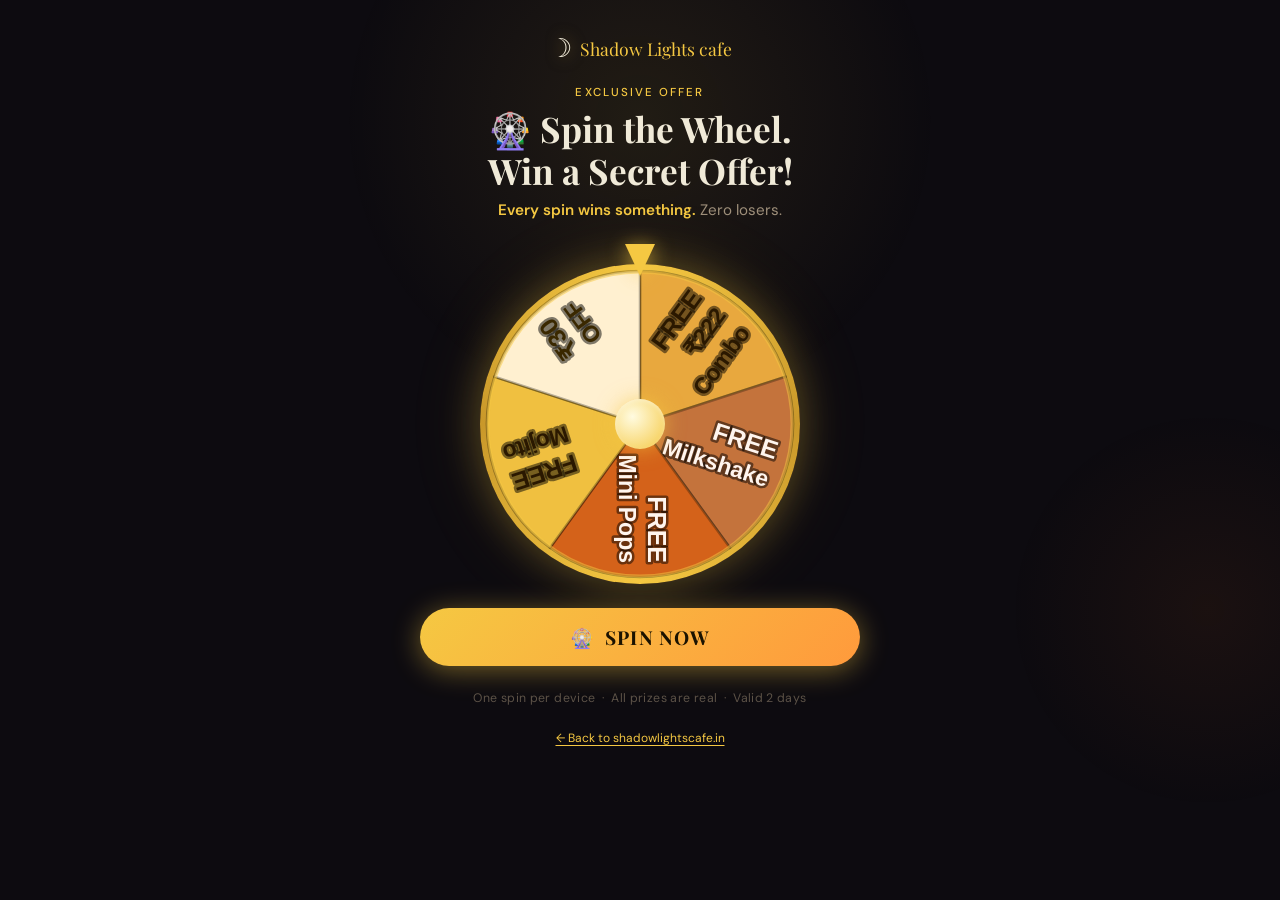
==== spin.html @ a6b4da34 "Google Analytics tracking setup" ====
<!DOCTYPE html>
<html lang="en">
<head>

  <!-- Google tag (gtag.js) -->
  <script async src="https://www.googletagmanager.com/gtag/js?id=G-CR7VJ1N2QT"></script>
  <script>
    window.dataLayer = window.dataLayer || [];
    function gtag(){dataLayer.push(arguments);}
    gtag('js', new Date());

    gtag('config', 'G-CR7VJ1N2QT');
  </script>
  <meta charset="UTF-8" />
  <meta name="viewport" content="width=device-width, initial-scale=1.0" />
  <meta name="robots" content="noindex, nofollow" />
  <title>Spin & Win | Shadow Lights Cafe</title>
  <link rel="preconnect" href="https://fonts.googleapis.com" />
  <link rel="preconnect" href="https://fonts.gstatic.com" crossorigin />
  <link href="https://fonts.googleapis.com/css2?family=Playfair+Display:ital,wght@0,700;1,400&family=DM+Sans:wght@300;400;500;600;800&display=swap" rel="stylesheet" />

  <style>
    :root {
      --clr-bg:         #0d0b10;
      --clr-surface:    #16121e;
      --clr-surface2:   #1f1828;
      --clr-border:     rgba(255,220,130,0.12);
      --clr-gold:       #f5c842;
      --clr-gold-dim:   #c9982a;
      --clr-amber:      #ff9a3c;
      --clr-text:       #f0ead8;
      --clr-text-dim:   #9e8f7a;
      --clr-text-muted: #5c5248;
      --font-display:   'Playfair Display', Georgia, serif;
      --font-body:      'DM Sans', -apple-system, sans-serif;
      --radius-md: 16px; --radius-lg: 24px; --radius-xl: 40px;
      --transition: 0.3s cubic-bezier(0.4,0,0.2,1);
    }
    *,*::before,*::after{box-sizing:border-box;margin:0;padding:0}
    html{font-size:16px;scroll-behavior:smooth}
    body{background:var(--clr-bg);color:var(--clr-text);font-family:var(--font-body);min-height:100dvh;overflow-x:hidden;display:flex;flex-direction:column;align-items:center}
    a{color:inherit;text-decoration:none}
    button{cursor:pointer;border:none;background:none;font:inherit}

    /* BG GLOW */
    .bg-glow{position:fixed;inset:0;pointer-events:none;z-index:0;overflow:hidden}
    .bg-glow::before{content:'';position:absolute;top:-20%;left:50%;transform:translateX(-50%);width:600px;height:600px;background:radial-gradient(circle,rgba(245,200,66,.09) 0%,transparent 70%)}
    .bg-glow::after{content:'';position:absolute;bottom:10%;right:-10%;width:400px;height:400px;background:radial-gradient(circle,rgba(212,98,26,.07) 0%,transparent 70%)}

    /* PAGE */
    .page{position:relative;z-index:1;width:100%;max-width:480px;padding:1.5rem 1.25rem 3rem;display:flex;flex-direction:column;align-items:center;gap:1.5rem}

    /* HEADER */
    .header{text-align:center;padding-top:.5rem}
    .logo{display:inline-flex;align-items:center;gap:.5rem;margin-bottom:1.25rem}
    .logo-icon{font-size:1.6rem;filter:drop-shadow(0 0 8px rgba(245,200,66,.5))}
    .logo-text{font-family:var(--font-display);font-size:1.1rem;color:var(--clr-gold)}
    .header__eyebrow{font-size:.72rem;font-weight:500;letter-spacing:.18em;text-transform:uppercase;color:var(--clr-gold);margin-bottom:.5rem}
    .header__title{font-family:var(--font-display);font-size:clamp(1.6rem,6vw,2.2rem);font-weight:700;line-height:1.2;color:var(--clr-text);margin-bottom:.5rem}
    .header__sub{color:var(--clr-text-dim);font-size:.95rem}
    .header__sub strong{color:var(--clr-gold);font-weight:600}

    /* WHEEL SECTION */
    .wheel-section{width:100%;display:flex;flex-direction:column;align-items:center;gap:1.5rem}
    .wheel-wrap{position:relative;display:flex;align-items:center;justify-content:center;padding-top:20px}

    .wheel-pointer{
      position:absolute;top:0;left:50%;transform:translateX(-50%);
      z-index:10;width:0;height:0;
      border-left:15px solid transparent;
      border-right:15px solid transparent;
      border-top:32px solid var(--clr-gold);
      filter:drop-shadow(0 3px 10px rgba(245,200,66,.7))
    }

    .wheel-ring{
      padding:5px;border-radius:50%;
      background:conic-gradient(from 0deg,var(--clr-gold),var(--clr-gold-dim),var(--clr-gold),var(--clr-gold-dim),var(--clr-gold));
      box-shadow:0 0 40px rgba(245,200,66,.3),0 0 80px rgba(245,200,66,.1)
    }
    #wheelCanvas{display:block;border-radius:50%}
    .wheel-hub{
      position:absolute;width:50px;height:50px;border-radius:50%;
      background:radial-gradient(circle at 35% 35%,#fffbe0,var(--clr-gold));
      box-shadow:0 0 20px rgba(245,200,66,.6),inset 0 2px 4px rgba(255,255,255,.4);
      z-index:5
    }

    /* SPIN BUTTON */
    .spin-btn{
      position:relative;overflow:hidden;
      padding:1rem 2rem;border-radius:var(--radius-xl);
      font-family:var(--font-display);font-size:1.2rem;font-weight:700;
      letter-spacing:.06em;color:#1a1200;
      background:linear-gradient(135deg,var(--clr-gold) 0%,var(--clr-amber) 100%);
      box-shadow:0 4px 28px rgba(245,200,66,.45);
      transition:var(--transition);
      animation:pulse-btn 2s ease-in-out infinite;
      width:100%
    }
    .spin-btn::before{content:'';position:absolute;top:-50%;left:-60%;width:40%;height:200%;background:rgba(255,255,255,.3);transform:skewX(-20deg);transition:left .5s}
    .spin-btn:hover::before{left:120%}
    .spin-btn:hover:not(:disabled){transform:translateY(-2px) scale(1.02);box-shadow:0 8px 36px rgba(245,200,66,.55)}
    .spin-btn:disabled{opacity:.45;cursor:not-allowed;animation:none;transform:none}

    @keyframes pulse-btn{
      0%,100%{box-shadow:0 4px 28px rgba(245,200,66,.45),0 0 0 0 rgba(245,200,66,.3)}
      50%{box-shadow:0 4px 28px rgba(245,200,66,.45),0 0 0 14px rgba(245,200,66,0)}
    }

    .odds-hint{font-size:.77rem;color:var(--clr-text-muted);text-align:center;letter-spacing:.03em}

    /* ALREADY SPUN */
    .already-banner{display:none;background:rgba(245,200,66,.07);border:1px solid rgba(245,200,66,.2);border-radius:var(--radius-md);padding:.75rem 1rem;font-size:.85rem;color:var(--clr-gold);text-align:center;width:100%}
    .already-banner.visible{display:block}

    /* PRIZE SCREEN */
    #prizeScreen{display:none;width:100%;flex-direction:column;align-items:center;gap:1.25rem;animation:fadeUp .5s ease both}
    #prizeScreen.visible{display:flex}
    @keyframes fadeUp{from{opacity:0;transform:translateY(24px)}to{opacity:1;transform:translateY(0)}}

    .prize-card{
      width:100%;background:var(--clr-surface);border:1px solid var(--clr-border);
      border-radius:var(--radius-lg);padding:2rem 1.5rem;text-align:center;
      position:relative;overflow:hidden;
      box-shadow:0 8px 40px rgba(0,0,0,.5),0 0 60px rgba(245,200,66,.08)
    }
    .prize-card::before{content:'';position:absolute;inset:0;background:radial-gradient(ellipse at 50% 0%,rgba(245,200,66,.07) 0%,transparent 60%);pointer-events:none}

    .prize-you-won{font-size:.78rem;font-weight:600;letter-spacing:.2em;text-transform:uppercase;color:var(--clr-gold);margin-bottom:.5rem}
    .prize-name{font-family:var(--font-display);font-size:clamp(1.6rem,6vw,2.2rem);font-weight:700;color:var(--clr-text);line-height:1.15;margin-bottom:.4rem}
    .prize-desc{color:var(--clr-text-dim);font-size:.92rem;margin-bottom:.6rem}

    .prize-min-order{
      display:inline-flex;align-items:center;gap:.35rem;
      background:rgba(255,154,60,.1);border:1px solid rgba(255,154,60,.3);
      border-radius:100px;padding:.3rem .9rem;
      font-size:.8rem;font-weight:600;color:var(--clr-amber);
      margin-bottom:1.25rem
    }

    .prize-validity{
      display:inline-flex;align-items:center;gap:.4rem;
      background:rgba(245,200,66,.08);border:1px solid rgba(245,200,66,.2);
      border-radius:var(--radius-xl);padding:.45rem 1rem;
      font-size:.88rem;color:var(--clr-gold);font-weight:500;margin-bottom:1.5rem
    }
    .prize-screenshot-hint{background:var(--clr-surface2);border-radius:var(--radius-md);padding:.9rem 1rem;font-size:.85rem;color:var(--clr-text-dim);line-height:1.5;margin-bottom:1rem}
    .prize-screenshot-hint strong{color:var(--clr-text);display:block;margin-bottom:.2rem}
    .prize-location{font-size:.82rem;color:var(--clr-text-muted);line-height:1.6}
    .prize-location span{display:block}

    /* ACTION BUTTONS */
    .prize-actions{width:100%;display:flex;flex-direction:column;gap:.75rem}
    .btn{display:inline-flex;align-items:center;justify-content:center;gap:.5rem;padding:.85rem 1.5rem;border-radius:var(--radius-xl);font-size:.92rem;font-weight:600;transition:var(--transition);width:100%}
    .btn--directions{background:var(--clr-surface);border:1.5px solid var(--clr-border);color:var(--clr-text)}
    .btn--directions:hover{border-color:var(--clr-gold);color:var(--clr-gold);transform:translateY(-1px)}
    .btn--whatsapp{background:rgba(37,211,102,.1);border:1.5px solid rgba(37,211,102,.3);color:#25D366}
    .btn--whatsapp:hover{background:rgba(37,211,102,.18);transform:translateY(-1px)}

    /* CONFETTI */
    #confettiCanvas{position:fixed;top:0;left:0;width:100%;height:100%;pointer-events:none;z-index:999}

    /* FOOTER */
    .spin-footer{text-align:center;font-size:.75rem;color:var(--clr-text-muted)}
    .spin-footer a{color:var(--clr-gold);text-decoration:underline;text-underline-offset:3px}
  </style>
</head>
<body>

<div class="bg-glow" aria-hidden="true"></div>
<canvas id="confettiCanvas" aria-hidden="true"></canvas>

<div class="page">

  <header class="header">
    <a href="/" class="logo" aria-label="Shadow Lights Cafe Home">
      <span class="logo-icon">☽</span>
      <span class="logo-text">Shadow Lights cafe</span>
    </a>
    <p class="header__eyebrow">Exclusive Offer</p>
    <h1 class="header__title">🎡 Spin the Wheel.<br/>Win a Secret Offer!</h1>
    <p class="header__sub"><strong>Every spin wins something.</strong> Zero losers.</p>
  </header>

  <div class="already-banner" id="alreadyBanner">
    🎉 You've already spun! Here's your prize — visit us to claim it.
  </div>

  <div class="wheel-section" id="wheelSection">
    <div class="wheel-wrap">
      <div class="wheel-pointer" aria-hidden="true"></div>
      <div class="wheel-ring">
        <canvas id="wheelCanvas" aria-label="Prize spin wheel"></canvas>
      </div>
      <div class="wheel-hub" aria-hidden="true"></div>
    </div>
    <button class="spin-btn" id="spinBtn" aria-label="Spin the wheel now">🎡 &nbsp;SPIN NOW</button>
    <p class="odds-hint">One spin per device &nbsp;·&nbsp; All prizes are real &nbsp;·&nbsp; Valid 2 days</p>
  </div>

  <div id="prizeScreen" role="region" aria-live="polite" aria-label="Your prize result">
    <div class="prize-card">
      <p class="prize-you-won">🎉 You Won!</p>
      <h2 class="prize-name" id="prizeName"></h2>
      <p class="prize-desc" id="prizeDesc"></p>
      <div class="prize-min-order" id="prizeMinOrder"></div>
      <div class="prize-validity">⏳ Valid till: <span id="prizeExpiry"></span></div>
      <div class="prize-screenshot-hint">
        <strong>📸 Screenshot this screen</strong>
        Show it at our counter to claim your prize
      </div>
      <p class="prize-location">
        <span>📍 Opp. Geethanjalai School, Codissa Road, Coimbatore</span>
        <span>⏰ Open daily 11 AM – 11 PM</span>
      </p>
    </div>
    <div class="prize-actions">
      <a href="https://maps.app.goo.gl/CkZ2jRJzQk3X5Qf97" target="_blank" rel="noopener" class="btn btn--directions">📍 Get Directions →</a>
      <a href="#" id="whatsappShare" target="_blank" rel="noopener" class="btn btn--whatsapp">
        <svg width="18" height="18" viewBox="0 0 24 24" fill="currentColor" aria-hidden="true"><path d="M17.472 14.382c-.297-.149-1.758-.867-2.03-.967-.273-.099-.471-.148-.67.15-.197.297-.767.966-.94 1.164-.173.199-.347.223-.644.075-.297-.15-1.255-.463-2.39-1.475-.883-.788-1.48-1.761-1.653-2.059-.173-.297-.018-.458.13-.606.134-.133.298-.347.446-.52.149-.174.198-.298.298-.497.099-.198.05-.371-.025-.52-.075-.149-.669-1.612-.916-2.207-.242-.579-.487-.5-.669-.51-.173-.008-.371-.01-.57-.01-.198 0-.52.074-.792.372-.272.297-1.04 1.016-1.04 2.479 0 1.462 1.065 2.875 1.213 3.074.149.198 2.096 3.2 5.077 4.487.709.306 1.262.489 1.694.625.712.227 1.36.195 1.871.118.571-.085 1.758-.719 2.006-1.413.248-.694.248-1.289.173-1.413-.074-.124-.272-.198-.57-.347m-5.421 7.403h-.004a9.87 9.87 0 01-5.031-1.378l-.361-.214-3.741.982.998-3.648-.235-.374a9.86 9.86 0 01-1.51-5.26c.001-5.45 4.436-9.884 9.888-9.884 2.64 0 5.122 1.03 6.988 2.898a9.825 9.825 0 012.893 6.994c-.003 5.45-4.437 9.884-9.885 9.884m8.413-18.297A11.815 11.815 0 0012.05 0C5.495 0 .16 5.335.157 11.892c0 2.096.547 4.142 1.588 5.945L.057 24l6.305-1.654a11.882 11.882 0 005.683 1.448h.005c6.554 0 11.89-5.335 11.893-11.893a11.821 11.821 0 00-3.48-8.413z"/></svg>
        Share on WhatsApp
      </a>
    </div>
  </div>

  <footer class="spin-footer">
    <a href="/">← Back to shadowlightscafe.in</a>
  </footer>

</div>

<script>
// ============================================================
//  PRIZES — minOrder: minimum order in ₹ (null = no minimum)
// ============================================================
const PRIZES = [
  { id:0, labelLines:['FREE','₹222','Combo'],  name:'FREE ₹222 Combo 🎁',        desc:'One free Combo Meal worth ₹222',        minOrder:199, color:'#E8A83E', textColor:'#2a1800' },
  { id:1, labelLines:['FREE','Milkshake'],      name:'FREE Milkshake 🥛',          desc:'One free Milkshake with your order',     minOrder:99, color:'#C4733C', textColor:'#fff5ee' },
  { id:2, labelLines:['FREE','Mini Pops'],      name:'FREE Mini Pops 🍡',          desc:'3 pcs free with your order',            minOrder:99, color:'#D4621A', textColor:'#fff5ee' },
  { id:3, labelLines:['FREE','Mojito'],         name:'FREE Mojito 🍹',     desc:'Free Mojito with your order',      minOrder:99, color:'#F0C040', textColor:'#2a1800' },
  { id:4, labelLines:['₹30','OFF'],             name:'₹30 OFF 🎉',                 desc:'₹30 discount on your order',            minOrder:99, color:'#FFF0D0', textColor:'#3a2800' },
];

function pickPrize() {
  const r = Math.floor(Math.random() * 100) + 1;
  if (r <= 5)       return PRIZES[0];
  else if (r <= 15) return PRIZES[1];
  else if (r <= 45) return PRIZES[2];
  else if (r <= 75) return PRIZES[3];
  else              return PRIZES[4];
}

function getExpiryString() {
  const d = new Date();
  d.setDate(d.getDate() + 2);
  return d.toLocaleDateString('en-IN', { day:'numeric', month:'short', year:'numeric' });
}

// ============================================================
//  CANVAS SETUP
// ============================================================
const canvas = document.getElementById('wheelCanvas');
const ctx    = canvas.getContext('2d');
const NUM    = PRIZES.length;
const ARC    = (2 * Math.PI) / NUM;   // 72° per segment

const DPR  = window.devicePixelRatio || 1;
const SIZE = Math.min(window.innerWidth - 70, 310);
canvas.width        = SIZE * DPR;
canvas.height       = SIZE * DPR;
canvas.style.width  = SIZE + 'px';
canvas.style.height = SIZE + 'px';
ctx.scale(DPR, DPR);

const CX = SIZE / 2;
const CY = SIZE / 2;
const R  = SIZE / 2 - 2;

// ============================================================
//  DRAW WHEEL
//  rotation = angle of segment-0's START edge from 3-o'clock.
//  We start at -PI/2 so segment-0's start is at the top (12 o'clock).
// ============================================================
function drawWheel(rotation) {
  ctx.clearRect(0, 0, SIZE, SIZE);

  for (let i = 0; i < NUM; i++) {
    const startAngle = rotation + i * ARC;
    const endAngle   = startAngle + ARC;
    const p = PRIZES[i];

    // Segment
    ctx.beginPath();
    ctx.moveTo(CX, CY);
    ctx.arc(CX, CY, R, startAngle, endAngle);
    ctx.closePath();
    ctx.fillStyle = p.color;
    ctx.fill();

    // Divider
    ctx.strokeStyle = 'rgba(0,0,0,0.28)';
    ctx.lineWidth = 2.5;
    ctx.stroke();

    // ---- TEXT ----
    ctx.save();
    ctx.translate(CX, CY);
    // Rotate so we're pointing toward the middle of this segment
    ctx.rotate(startAngle + ARC / 2);
    // Right-align text so it ends near the rim
    ctx.textAlign    = 'right';
    ctx.textBaseline = 'middle';

    const lines    = p.labelLines;
    const fsize    = Math.round(SIZE * 0.075);   // ~23px on 310px wheel
    const lineH    = fsize * 1.3;
    const totalH   = (lines.length - 1) * lineH;

    lines.forEach((line, li) => {
      const y   = -totalH / 2 + li * lineH;
      const x   = R - 14;
      const big = (li === 0);

      ctx.font = `${big ? '800' : '600'} ${big ? fsize + 2 : fsize}px 'DM Sans', sans-serif`;

      // Dark outline for readability on any segment colour
      ctx.lineJoin    = 'round';
      ctx.lineWidth   = 5;
      ctx.strokeStyle = 'rgba(0,0,0,0.5)';
      ctx.strokeText(line, x, y);

      ctx.fillStyle = p.textColor;
      ctx.fillText(line, x, y);
    });

    ctx.restore();
  }

  // Gold rim
  ctx.beginPath();
  ctx.arc(CX, CY, R - 1, 0, 2 * Math.PI);
  ctx.strokeStyle = 'rgba(245,200,66,0.5)';
  ctx.lineWidth = 3;
  ctx.stroke();
}

// Initial rotation: segment-0 starts at 12 o'clock
let currentRotation = -Math.PI / 2;
drawWheel(currentRotation);

// ============================================================
//  SPIN ANIMATION  — correct maths
//
//  The pointer is fixed at the TOP of the wheel (12 o'clock = -PI/2).
//  Segment[i] occupies angles [rotation + i*ARC, rotation + (i+1)*ARC].
//  Its CENTRE is at: rotation + i*ARC + ARC/2
//
//  We want: (currentRotation + delta) + prizeIndex*ARC + ARC/2 ≡ -PI/2  (mod 2PI)
//  => delta = -PI/2 - currentRotation - prizeIndex*ARC - ARC/2
//
//  Normalise to [0, 2PI] so we always spin forward (clockwise).
// ============================================================
let spinning = false;

function spinToPrize(prizeIndex) {
  if (spinning) return;
  spinning = true;
  document.getElementById('spinBtn').disabled = true;

  // How much MORE do we need to rotate?
  let delta = (-Math.PI / 2) - currentRotation - prizeIndex * ARC - ARC / 2;

  // Normalise to (0, 2PI]  — ensures forward spin
  delta = ((delta % (2 * Math.PI)) + 2 * Math.PI) % (2 * Math.PI);
  if (delta < 0.05) delta += 2 * Math.PI; // never land "already there"

  // Add 5–7 full extra rotations for drama
  const extraSpins    = (5 + Math.floor(Math.random() * 3)) * 2 * Math.PI;
  const totalRotation = extraSpins + delta;

  const DURATION = 5200; // ms
  const startTime = performance.now();
  const startRot  = currentRotation;

  function easeOut(t) {
    return 1 - Math.pow(1 - t, 3); // cubic ease-out
  }

  function animate(now) {
    const t = Math.min((now - startTime) / DURATION, 1);
    currentRotation = startRot + totalRotation * easeOut(t);
    drawWheel(currentRotation);
    if (t < 1) {
      requestAnimationFrame(animate);
    } else {
      currentRotation = (startRot + totalRotation) % (2 * Math.PI);
      drawWheel(currentRotation);
      spinning = false;
      onSpinComplete();
    }
  }

  requestAnimationFrame(animate);
}

// ============================================================
//  AFTER SPIN
// ============================================================
function onSpinComplete() {
  const prize  = window._pendingPrize;
  const expiry = getExpiryString();
  try {
    localStorage.setItem('slc_spun',   'true');
    localStorage.setItem('slc_prize',  String(prize.id));
    localStorage.setItem('slc_expiry', expiry);
  } catch(e) {}
  try { gtag('event', 'prize_revealed', { prize_name: prize.name }); } catch(e) {}
  showPrize(prize, expiry);
  launchConfetti();
}

function showPrize(prize, expiry) {
  document.getElementById('wheelSection').style.display = 'none';
  document.getElementById('alreadyBanner').classList.remove('visible');

  document.getElementById('prizeName').textContent   = prize.name;
  document.getElementById('prizeDesc').textContent   = prize.desc;
  document.getElementById('prizeExpiry').textContent = expiry;

  const minEl = document.getElementById('prizeMinOrder');
  if (prize.minOrder) {
    minEl.textContent = `🛒 Minimum order: ₹${prize.minOrder}`;
    minEl.style.display = 'inline-flex';
  } else {
    minEl.style.display = 'none';
  }

  const waText = encodeURIComponent(
    `I just won ${prize.name} at Shadow Lights Café! 🎡\nTry your luck: shadowlightscafe.in/spin`
  );
  document.getElementById('whatsappShare').href = `https://wa.me/?text=${waText}`;

  document.getElementById('prizeScreen').classList.add('visible');
  setTimeout(() => document.getElementById('prizeScreen').scrollIntoView({ behavior:'smooth', block:'start' }), 300);
}

// Spin button
document.getElementById('spinBtn').addEventListener('click', () => {
  const prize = pickPrize();
  window._pendingPrize = prize;
  try { gtag('event', 'wheel_spun'); } catch(e) {}
  spinToPrize(prize.id);
});

// Check localStorage on load
(function() {
  try {
    const spun = localStorage.getItem('slc_spun');
    const pId  = localStorage.getItem('slc_prize');
    const exp  = localStorage.getItem('slc_expiry');
    if (spun === 'true' && pId !== null) {
      const prize = PRIZES[parseInt(pId, 10)] || PRIZES[4];
      document.getElementById('alreadyBanner').classList.add('visible');
      document.getElementById('spinBtn').disabled = true;
      showPrize(prize, exp || getExpiryString());
    }
  } catch(e) {}
})();

// ============================================================
//  CONFETTI
// ============================================================
(function() {
  const cc = document.getElementById('confettiCanvas');
  const cx = cc.getContext('2d');
  const COLS = ['#f5c842','#ff9a3c','#D4621A','#FFF0D0','#C4733C','#fff','#ffdd66'];
  let pieces = [], aid = null;

  function resize() { cc.width = window.innerWidth; cc.height = window.innerHeight; }
  window.addEventListener('resize', resize);
  resize();

  function make() {
    pieces = Array.from({length:150}, () => ({
      x: Math.random() * cc.width, y: Math.random() * cc.height - cc.height,
      w: 6 + Math.random() * 9,    h: 10 + Math.random() * 6,
      color: COLS[Math.floor(Math.random() * COLS.length)],
      speed: 2 + Math.random() * 4, angle: Math.random() * Math.PI * 2,
      spin: (Math.random() - .5) * .18, drift: (Math.random() - .5) * 1.5,
      opacity: .75 + Math.random() * .25,
    }));
  }

  function draw() {
    cx.clearRect(0, 0, cc.width, cc.height);
    let alive = false;
    pieces.forEach(p => {
      if (p.y < cc.height + 20) alive = true;
      p.y += p.speed; p.x += p.drift; p.angle += p.spin;
      cx.save(); cx.globalAlpha = p.opacity;
      cx.translate(p.x + p.w/2, p.y + p.h/2); cx.rotate(p.angle);
      cx.fillStyle = p.color;
      cx.fillRect(-p.w/2, -p.h/2, p.w, p.h);
      cx.restore();
    });
    if (alive) { aid = requestAnimationFrame(draw); }
    else { cx.clearRect(0,0,cc.width,cc.height); aid = null; }
  }

  window.launchConfetti = function() {
    if (aid) cancelAnimationFrame(aid);
    make(); draw();
    setTimeout(() => { if (aid) { cancelAnimationFrame(aid); cx.clearRect(0,0,cc.width,cc.height); aid = null; } }, 4500);
  };
})();
</script>
</body>
</html>
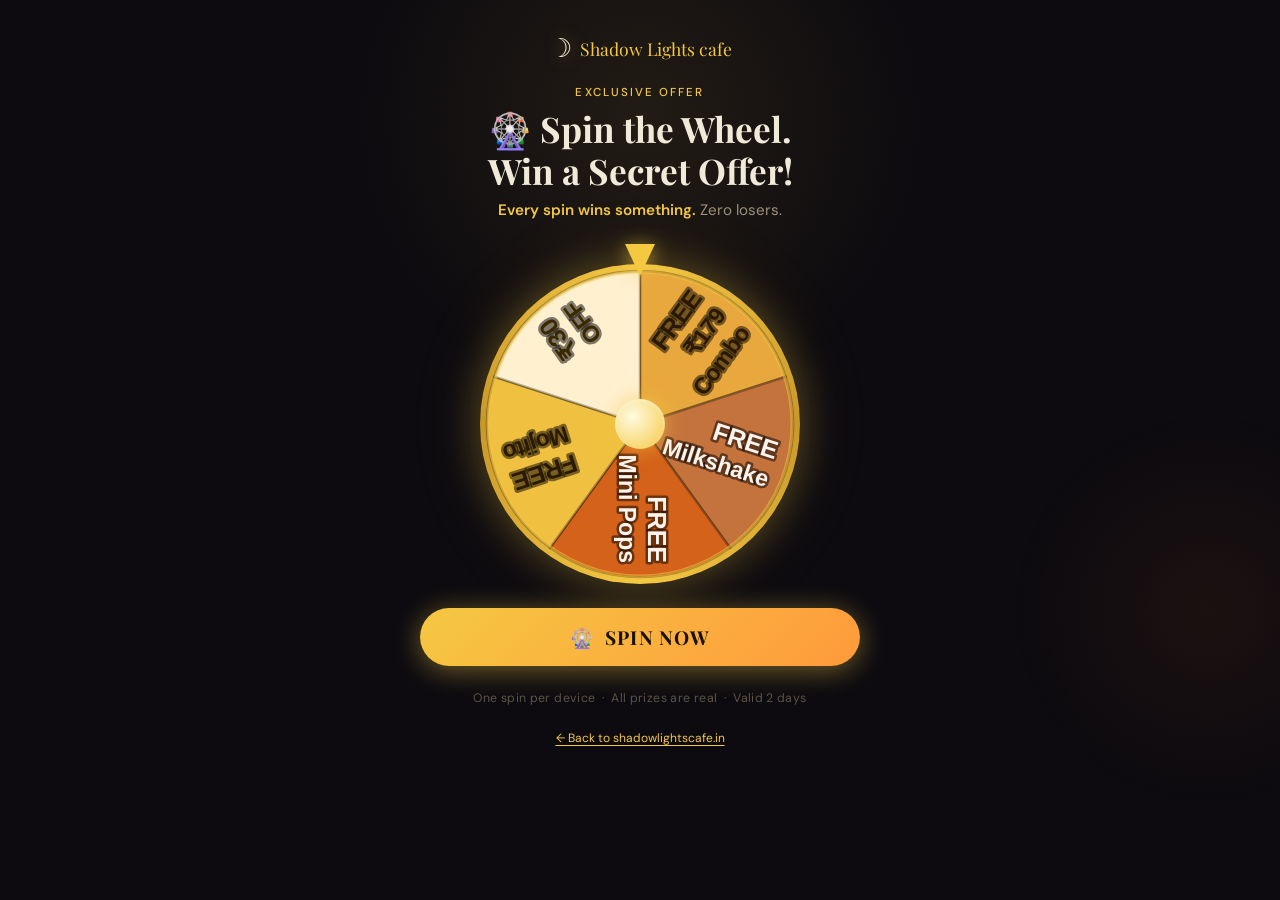
==== commit d0f51ea2: "spin 50% mega offer" ====
--- a/spin.html
+++ b/spin.html
@@ -235,19 +235,19 @@
 //  PRIZES — minOrder: minimum order in ₹ (null = no minimum)
 // ============================================================
 const PRIZES = [
-  { id:0, labelLines:['FREE','₹222','Combo'],  name:'FREE ₹222 Combo 🎁',        desc:'One free Combo Meal worth ₹222',        minOrder:199, color:'#E8A83E', textColor:'#2a1800' },
-  { id:1, labelLines:['FREE','Milkshake'],      name:'FREE Milkshake 🥛',          desc:'One free Milkshake with your order',     minOrder:99, color:'#C4733C', textColor:'#fff5ee' },
+  { id:0, labelLines:['FREE','₹179','Combo'],  name:'FREE 179 Combo 🎁',        desc:'One free Combo Meal worth ₹179',        minOrder:199, color:'#E8A83E', textColor:'#2a1800' },
+  { id:1, labelLines:['FREE','Milkshake'],      name:'FREE Milkshake 🥛',          desc:'One free Milkshake with your order',     minOrder:149, color:'#C4733C', textColor:'#fff5ee' },
   { id:2, labelLines:['FREE','Mini Pops'],      name:'FREE Mini Pops 🍡',          desc:'3 pcs free with your order',            minOrder:99, color:'#D4621A', textColor:'#fff5ee' },
-  { id:3, labelLines:['FREE','Mojito'],         name:'FREE Mojito 🍹',     desc:'Free Mojito with your order',      minOrder:99, color:'#F0C040', textColor:'#2a1800' },
-  { id:4, labelLines:['₹30','OFF'],             name:'₹30 OFF 🎉',                 desc:'₹30 discount on your order',            minOrder:99, color:'#FFF0D0', textColor:'#3a2800' },
+  { id:3, labelLines:['FREE','Mojito'],         name:'FREE Mojito 🍹',     desc:'Free Mojito with your order',      minOrder:149, color:'#F0C040', textColor:'#2a1800' },
+  { id:4, labelLines:['₹30','OFF'],             name:'₹50 OFF 🎉',                 desc:'₹50 discount on your order',            minOrder:149, color:'#FFF0D0', textColor:'#3a2800' },
 ];
 
 function pickPrize() {
   const r = Math.floor(Math.random() * 100) + 1;
-  if (r <= 5)       return PRIZES[0];
-  else if (r <= 15) return PRIZES[1];
-  else if (r <= 45) return PRIZES[2];
-  else if (r <= 75) return PRIZES[3];
+  if (r <= 50)       return PRIZES[0];
+  else if (r <= 60) return PRIZES[1];
+  else if (r <= 75) return PRIZES[2];
+  else if (r <= 85) return PRIZES[3];
   else              return PRIZES[4];
 }
 
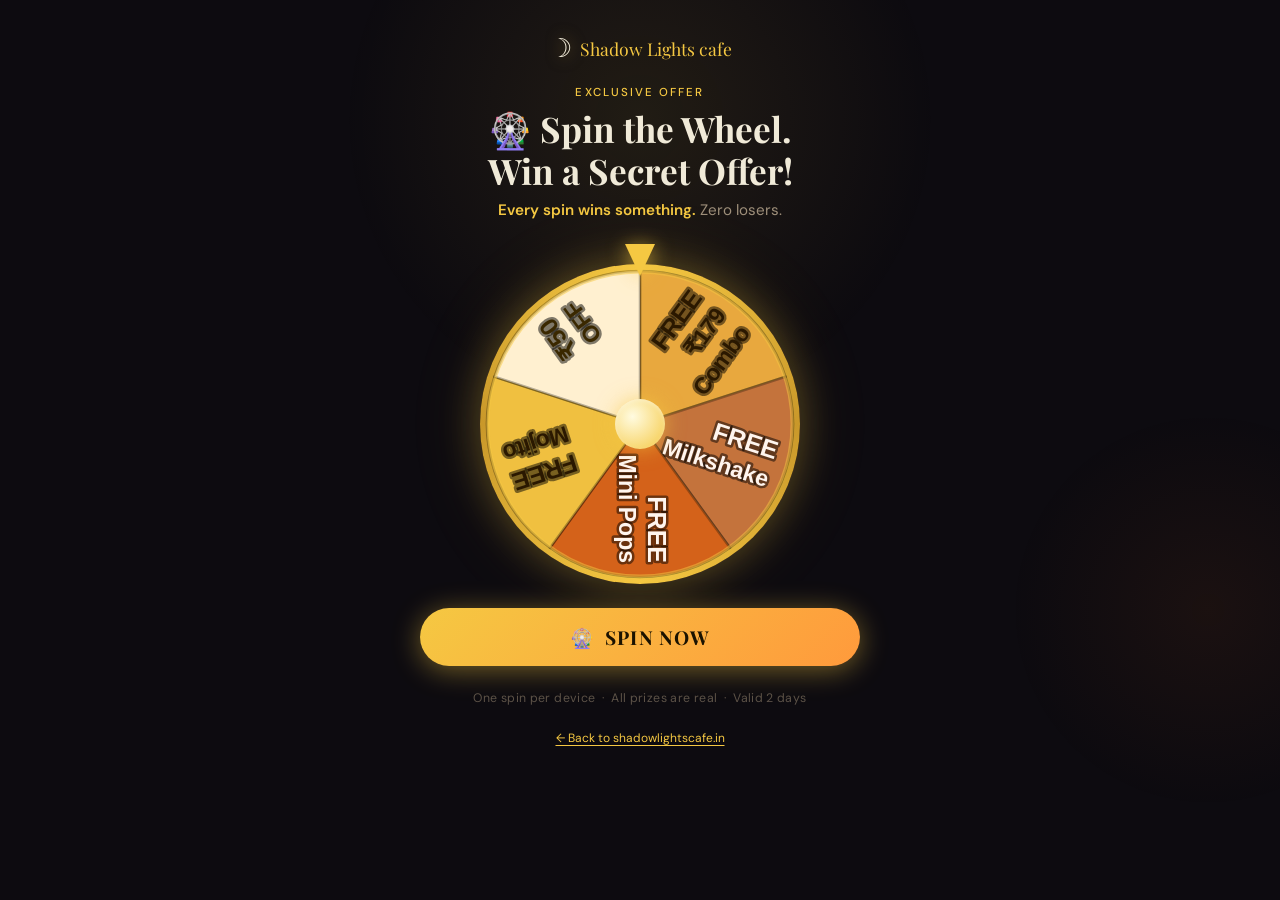
==== commit fb055046: "Spin change" ====
--- a/spin.html
+++ b/spin.html
@@ -239,14 +239,14 @@
   { id:1, labelLines:['FREE','Milkshake'],      name:'FREE Milkshake 🥛',          desc:'One free Milkshake with your order',     minOrder:149, color:'#C4733C', textColor:'#fff5ee' },
   { id:2, labelLines:['FREE','Mini Pops'],      name:'FREE Mini Pops 🍡',          desc:'3 pcs free with your order',            minOrder:99, color:'#D4621A', textColor:'#fff5ee' },
   { id:3, labelLines:['FREE','Mojito'],         name:'FREE Mojito 🍹',     desc:'Free Mojito with your order',      minOrder:149, color:'#F0C040', textColor:'#2a1800' },
-  { id:4, labelLines:['₹30','OFF'],             name:'₹50 OFF 🎉',                 desc:'₹50 discount on your order',            minOrder:149, color:'#FFF0D0', textColor:'#3a2800' },
+  { id:4, labelLines:['₹50','OFF'],             name:'₹50 OFF 🎉',                 desc:'₹50 discount on your order',            minOrder:149, color:'#FFF0D0', textColor:'#3a2800' },
 ];
 
 function pickPrize() {
   const r = Math.floor(Math.random() * 100) + 1;
-  if (r <= 50)       return PRIZES[0];
-  else if (r <= 60) return PRIZES[1];
-  else if (r <= 75) return PRIZES[2];
+  if (r <= 45)       return PRIZES[0];
+  else if (r <= 55) return PRIZES[1];
+  else if (r <= 65) return PRIZES[2];
   else if (r <= 85) return PRIZES[3];
   else              return PRIZES[4];
 }
